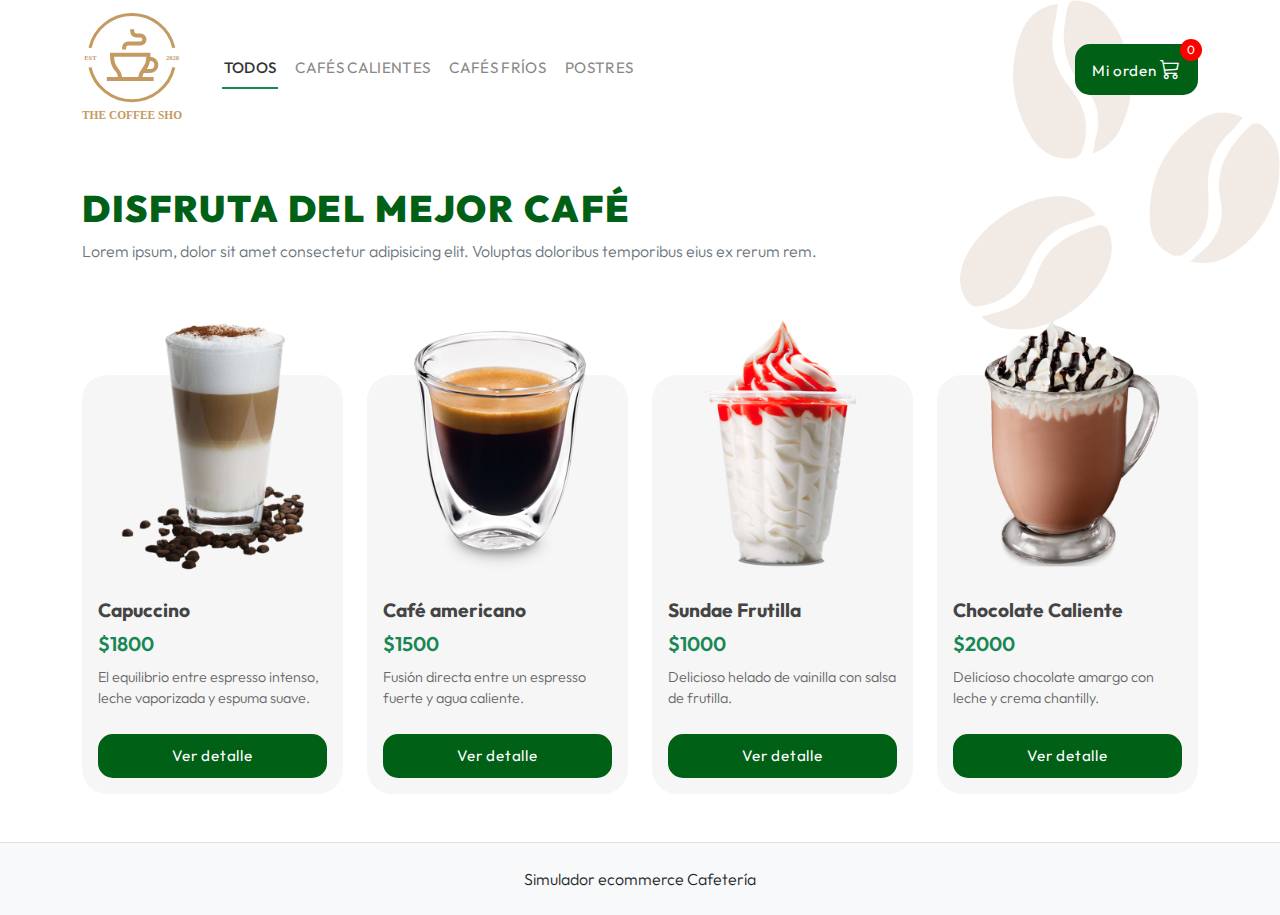
==== index.html @ d469652d "commit inicial" ====
<!DOCTYPE html>
<html lang="es">
<head>
    <meta charset="UTF-8">
    <meta name="viewport" content="width=device-width, initial-scale=1.0">
    <link rel="shotcut icon" href="./img/favicon.ico">
    <title>Coffe Shop</title>

    <!-- Bootstrap -->
    <link href="https://cdn.jsdelivr.net/npm/bootstrap@5.3.3/dist/css/bootstrap.min.css" rel="stylesheet" integrity="sha384-QWTKZyjpPEjISv5WaRU9OFeRpok6YctnYmDr5pNlyT2bRjXh0JMhjY6hW+ALEwIH" crossorigin="anonymous">
    <!-- CSS -->
    <link rel="stylesheet" href="./css/style.css">
</head>
<body>
    <nav class="navbar navbar-expand-lg" id="navbar">
        <div class="container">
            <a class="navbar-brand" href="#">
                <img src="./img/logo.svg" width="100" class="img-fluid me-3" alt="logo">
            </a>
            
            <div class="offcanvas offcanvas-end" tabindex="-1" id="offcanvasNavbar" aria-labelledby="offcanvasNavbarLabel">
                <div class="offcanvas-header align-items-start">
                    <img src="./img/logo.svg" width="100" class="img-fluid me-3" alt="logo">
                    <button type="button" class="btn-close" data-bs-dismiss="offcanvas" aria-label="Close"></button>
                </div>
                <div class="offcanvas-body">
                    <ul class="navbar-nav text-uppercase justify-content-start flex-grow-1">
                        <li class="nav-item">
                            <a class="nav-link active" aria-current="page" href="#">Todos</a>
                        </li>
                        <li class="nav-item">
                            <a class="nav-link" href="#">Cafés calientes</a>
                        </li>
                        <li class="nav-item">
                            <a class="nav-link" href="#">Cafés fríos</a>
                        </li>
                        <li class="nav-item">
                            <a class="nav-link" href="#">Postres</a>
                        </li>
                    </ul>
                </div>
            </div>

            <div class="ms-auto">
                <a href="./carro.html" class="btn btn-color btn-carro">
                    Mi orden <i class="bi bi-cart3 fs-5"></i>
                    <span id="totalItems">0</span>
                </a>
            </div>

            <!-- Toggle -->
            <button class="navbar-toggler ms-3" type="button" data-bs-toggle="offcanvas" data-bs-target="#offcanvasNavbar" aria-controls="offcanvasNavbar" aria-label="Toggle navigation">
                <span class="navbar-toggler-icon"></span>
            </button>
        </div>
    </nav>

    <main class="container my-5">
        <h1 class="titulo">Disfruta del mejor Café</h1>
        <p class="text-secondary fw-light mb-5">Lorem ipsum, dolor sit amet consectetur adipisicing elit. Voluptas doloribus temporibus eius ex rerum rem.</p>

        <div class="row productos g-4" id="productos"></div>
    </main>


    <footer class="container-fluid bg-light border-top py-4">
        <p class="mb-0 text-center fw-light">Simulador ecommerce Cafetería</p>
    </footer>


    <!-- Bootstrap -->
    <script src="https://cdn.jsdelivr.net/npm/bootstrap@5.3.3/dist/js/bootstrap.bundle.min.js" integrity="sha384-YvpcrYf0tY3lHB60NNkmXc5s9fDVZLESaAA55NDzOxhy9GkcIdslK1eN7N6jIeHz" crossorigin="anonymous"></script>
    <!-- MAIN JS -->
    <script src="js/functions.js"></script>
    <script src="js/productos.js"></script>
    <script src="js/main.js"></script>
</body>
</html>
---- css/style.css ----
/* Fuentes */
@import url('https://fonts.googleapis.com/css2?family=Outfit:wght@100..900&display=swap');

/* Iconos bootstrap */
@import url("https://cdn.jsdelivr.net/npm/bootstrap-icons@1.11.3/font/bootstrap-icons.min.css");

:root{
    --cafe:#591202;
    --cafe-claro:#733B27;
    --crema:#F2E8DF;
    --verde-oscuro: #006016;
    --verde-claro: #198754;
}

body{
    font-family: "Outfit", sans-serif;
    background-image: url(../img/granos-cafe.png);
    background-repeat: no-repeat;
    background-position: top right;
}
h1,h2,h3,h4,h5,h6{
    font-weight: 700;
}
.titulo{
    font-size: 2.3rem;
    text-transform: uppercase;
    font-weight: 900;
    letter-spacing: .05em;
    color: var(--verde-oscuro);
}
.text-verde{
    color: var(--verde-claro)!important;
}
#navbar .nav-item .nav-link{
    color: #888;
    font-size: .95rem;
    letter-spacing: .02rem;
    font-weight: 400;
    padding: 7px .1rem;
    border-bottom: 2px solid transparent;
}
#navbar .nav-item .nav-link.active,
#navbar .nav-item .nav-link:hover{
    color: #333;
    border-bottom: 2px solid var(--verde-claro);
    font-weight: 500;
}
.btn{
    /* text-transform: uppercase; */
    font-size: .95rem;
    border-radius: 15px;
}
.btn-color{
    padding: .6rem 1rem;
    letter-spacing: .05rem;
    background-color: var(--verde-oscuro);
    color: #fff;
}
.btn-color:is(:hover,:focus,:active){
    background-color: var(--verde-claro);
    color: #fff;
}
.btn-outline-color{
    padding: .6rem 1rem;
    letter-spacing: .05rem;
    border-color: var(--verde-oscuro);
    color: var(--verde-oscuro);
}
.btn-outline-color:is(:hover,:focus,:active){
    background-color: var(--verde-oscuro);
    color: #fff;
}
.btn-carro{
    position: relative;
}
.btn-carro span{
    position: absolute;
    top: -6px;
    right: -5px;
    background-color: red;
    height: 22px;
    width: 22px;
    border-radius: 50%;
    font-size: 12px;
    display: flex;
    flex-direction: column;
    align-items: center;
    justify-content: center;
    color: #fff;
}
.productos .card{
    margin-top: 4rem;
    background-color: #f6f6f6;
    border-radius: 25px;
    border: none;
    transition: all .3s ease-in-out;
}
.productos .card:hover{
    /* background-color: rgba(196, 154, 98, 0.173); */
    background-color: var(--crema);
    box-shadow: 0 5px 20px rgba(0, 0, 0, .1);
}
.productos .card img{
    margin-top: -4rem;
    aspect-ratio: 1;
    object-fit: contain;
}
.productos .card .card-body .titulo-producto{
    font-size: 1.2rem;
    font-weight: 700;
    color: #444;
}
.productos .card .card-body .precio{
    font-size: 1.25rem;
    font-weight: 600;
    color: var(--verde-claro);
    margin-bottom: .5rem;
}
.productos .card .card-body .breve{
    font-size: .9rem;
    font-weight: 300;
    color: #666;
    margin: 0;
}
.productos .card .card-footer{
    border: none;
    background-color: transparent;
    padding-bottom: 1rem;
}

.detalle-titulo{
    /* font-size: 2.8rem; */
    /* line-height: 2.8rem; */
    font-weight: 800;
    color: #333;
    margin-bottom: 1.5rem;
}
.detalle-precio{
    font-size: 2rem;
    line-height: 2rem;
    color: var(--verde-claro);
    font-weight: 600;
    margin-bottom: 1.5rem;
}
.detalle-descripcion{
    font-weight: 300;
    color: #666;
    margin-bottom: 1.5rem;
}
.imagen-producto{
    background-color: var(--verde-claro);
    text-align: center;
    aspect-ratio: 1;
    width: 90%;
    border-radius: 50%;
    padding: 1rem;
    display: flex;
    flex-direction: column;
    align-items: center;
    justify-content: center;
    margin: 0 auto;
}
.imagen-producto img{
    width: 90%;
    aspect-ratio: 1;
    object-fit: contain;
}

.table-carro figure{
   background-color: #f1f1f1;
   border-radius: .8rem;
   padding: 1rem;
   margin: 0; 
}
.table-carro .nombre{
    font-weight: 700;
    font-size: 1.2rem;
    margin-bottom: .2rem;
    color: #333;
}
.table-carro .info{
    font-size: .9rem;
    font-weight: 300;
    color: #888;
    margin-bottom: .4rem;
}
.table-carro .precio{
    font-weight: 600;
    margin-bottom: 0;
    color: #333;
}
.table-carro .form-label{
    color: #666;
    
}
.resumen-pedido .table tr th,
.resumen-pedido .table tr td{
    background-color: transparent;
}

@media screen and (min-width:0px) {
    body{
        background-size: 65%;
    }
    .detalle-titulo{
        font-size: 2rem;
        line-height: 2rem;
    }
    #navbar .nav-item{
        margin:0 .5rem .5rem;
    }
}
@media screen and (min-width:576px) {
    body{
        background-size: 50%;
    }
    
}
@media screen and (min-width:768px) {
    .detalle-titulo{
        font-size: 2.8rem;
        line-height: 2.8rem;
    }
}
@media screen and (min-width:992px) {
    body{
        background-size: 25%;
    }
    #navbar .nav-item{
        margin:0 .5rem;
    }
}
@media screen and (min-width:1200px) {
    
}
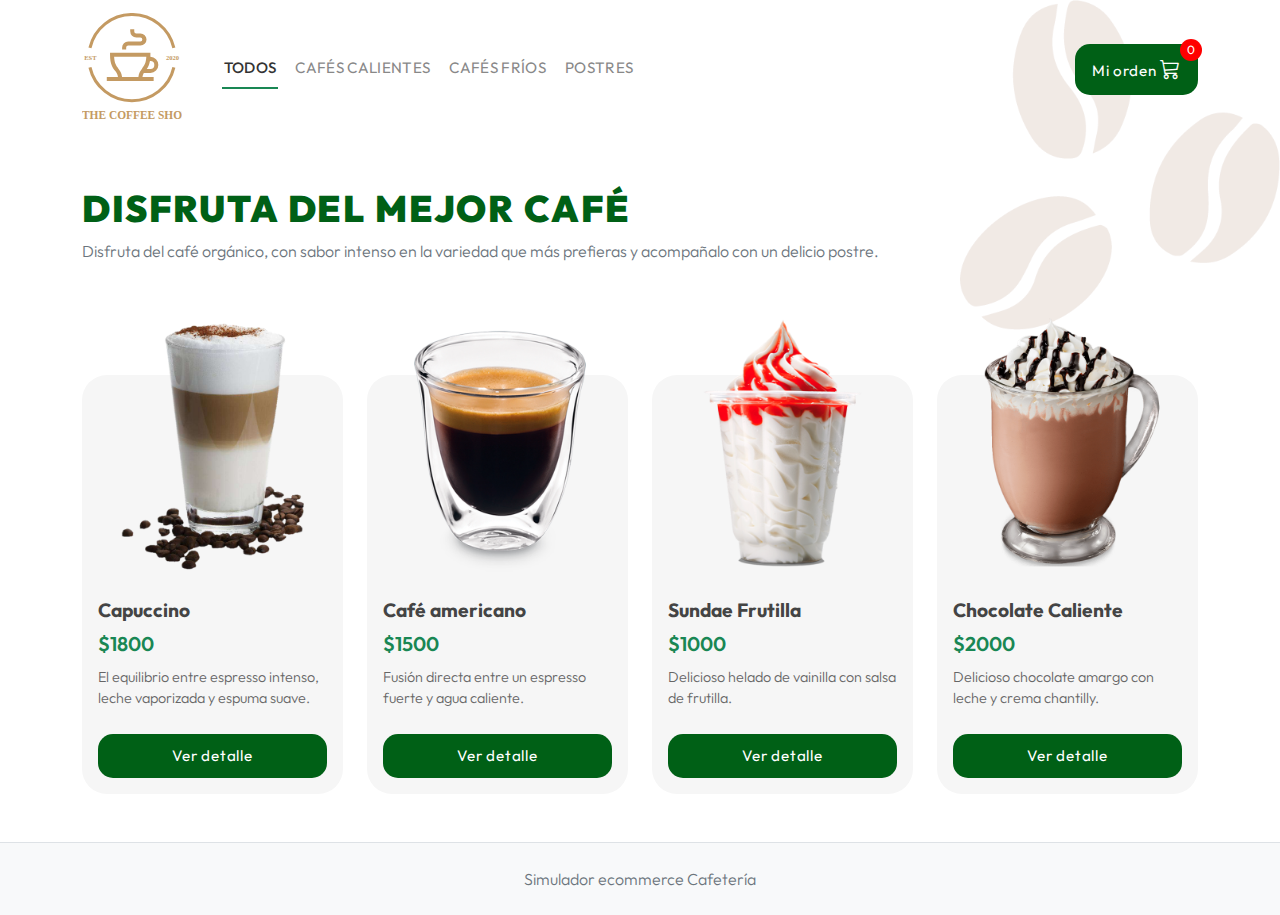
==== commit 60a09fd8: "Ajustes de estilos carro, función vaciar carro y optimización de algunas funciones" ====
--- a/index.html
+++ b/index.html
@@ -57,14 +57,14 @@
 
     <main class="container my-5">
         <h1 class="titulo">Disfruta del mejor Café</h1>
-        <p class="text-secondary fw-light mb-5">Lorem ipsum, dolor sit amet consectetur adipisicing elit. Voluptas doloribus temporibus eius ex rerum rem.</p>
+        <p class="text-secondary fw-light mb-5">Disfruta del café orgánico, con sabor intenso en la variedad que más prefieras y acompañalo con un delicio postre.</p>
 
         <div class="row productos g-4" id="productos"></div>
     </main>
 
 
     <footer class="container-fluid bg-light border-top py-4">
-        <p class="mb-0 text-center fw-light">Simulador ecommerce Cafetería</p>
+        <p class="mb-0 text-center fw-light text-secondary">Simulador ecommerce Cafetería</p>
     </footer>
 
 
--- a/css/style.css
+++ b/css/style.css
@@ -172,6 +172,9 @@
    padding: 1rem;
    margin: 0; 
 }
+.table-carro figure img{
+   min-width: 50px;
+}
 .table-carro .nombre{
     font-weight: 700;
     font-size: 1.2rem;
@@ -193,6 +196,18 @@
     color: #666;
     
 }
+.table-carro tr td:nth-child(2){
+    min-width: 160px;
+}
+.table-carro tr td:nth-child(3){
+    min-width: 100px;
+}
+.table-carro tr td:nth-child(4){
+    min-width: 100px;
+}
+.table-carro tr td:nth-child(5){
+    min-width: 120px;
+}
 .resumen-pedido .table tr th,
 .resumen-pedido .table tr td{
     background-color: transparent;
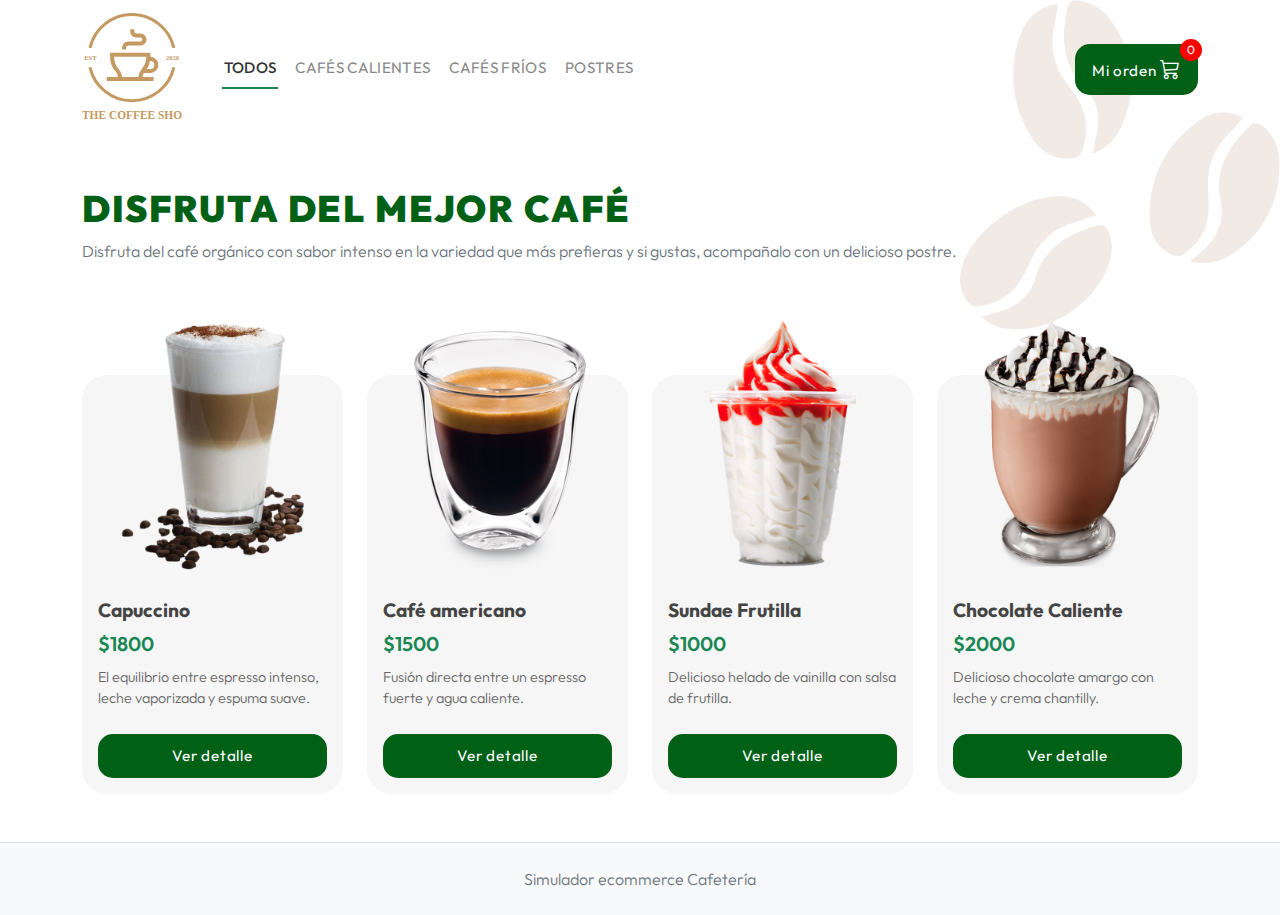
==== commit 4a8e2764: "Correcciones y últimos ajustes" ====
--- a/index.html
+++ b/index.html
@@ -57,7 +57,7 @@
 
     <main class="container my-5">
         <h1 class="titulo">Disfruta del mejor Café</h1>
-        <p class="text-secondary fw-light mb-5">Disfruta del café orgánico, con sabor intenso en la variedad que más prefieras y acompañalo con un delicio postre.</p>
+        <p class="text-secondary fw-light mb-5">Disfruta del café orgánico con sabor intenso en la variedad que más prefieras y si gustas, acompañalo con un delicioso postre.</p>
 
         <div class="row productos g-4" id="productos"></div>
     </main>
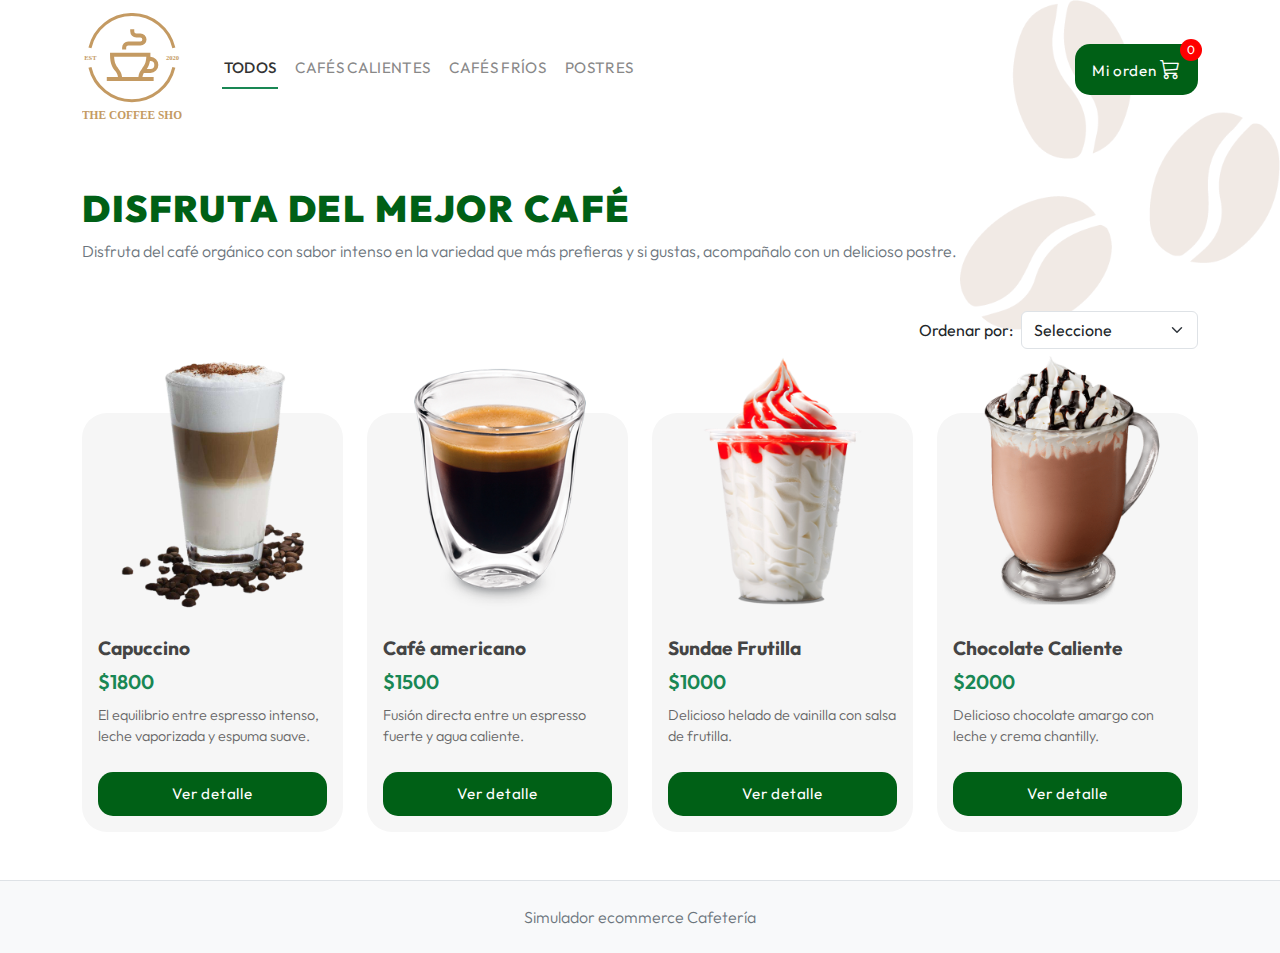
==== commit 6f784aa7: "se aplica json en producto, se corrigen errores de funciones debido al json y se agrega filtrado por" ====
--- a/index.html
+++ b/index.html
@@ -26,16 +26,16 @@
                 <div class="offcanvas-body">
                     <ul class="navbar-nav text-uppercase justify-content-start flex-grow-1">
                         <li class="nav-item">
-                            <a class="nav-link active" aria-current="page" href="#">Todos</a>
+                            <a class="nav-link" href="./index.html" onclick="filtrarYRenderizarProductos('Todos')">Todos</a>
                         </li>
                         <li class="nav-item">
-                            <a class="nav-link" href="#">Cafés calientes</a>
+                            <a class="nav-link" href="./index.html" onclick="filtrarYRenderizarProductos('Cafés calientes')">Cafés calientes</a>
                         </li>
                         <li class="nav-item">
-                            <a class="nav-link" href="#">Cafés fríos</a>
+                            <a class="nav-link" href="./index.html" onclick="filtrarYRenderizarProductos('Cafés fríos')">Cafés fríos</a>
                         </li>
                         <li class="nav-item">
-                            <a class="nav-link" href="#">Postres</a>
+                            <a class="nav-link" href="./index.html" onclick="filtrarYRenderizarProductos('Postres')">Postres</a>
                         </li>
                     </ul>
                 </div>
@@ -59,6 +59,19 @@
         <h1 class="titulo">Disfruta del mejor Café</h1>
         <p class="text-secondary fw-light mb-5">Disfruta del café orgánico con sabor intenso en la variedad que más prefieras y si gustas, acompañalo con un delicioso postre.</p>
 
+        <div class="col-md-6 col-lg-3 ms-auto">
+            <div class="row gx-2 align-items-center">
+                <label class="col-auto mb-0">Ordenar por:</label>
+                <div class="col">
+                    <select name="orderby" id="orderby" class="form-select">
+                        <option value="" selected disabled>Seleccione
+                        </option>
+                        <option value="menorPrecio">Menor Precio</option>
+                        <option value="mayorPrecio">Mayor Precio</option>
+                    </select>
+                </div>
+            </div>
+        </div>
         <div class="row productos g-4" id="productos"></div>
     </main>
 
@@ -71,8 +84,7 @@
     <!-- Bootstrap -->
     <script src="https://cdn.jsdelivr.net/npm/bootstrap@5.3.3/dist/js/bootstrap.bundle.min.js" integrity="sha384-YvpcrYf0tY3lHB60NNkmXc5s9fDVZLESaAA55NDzOxhy9GkcIdslK1eN7N6jIeHz" crossorigin="anonymous"></script>
     <!-- MAIN JS -->
-    <script src="js/functions.js"></script>
-    <script src="js/productos.js"></script>
-    <script src="js/main.js"></script>
+    <script src="./js/functions.js"></script>
+    <script src="./js/main.js"></script>
 </body>
 </html>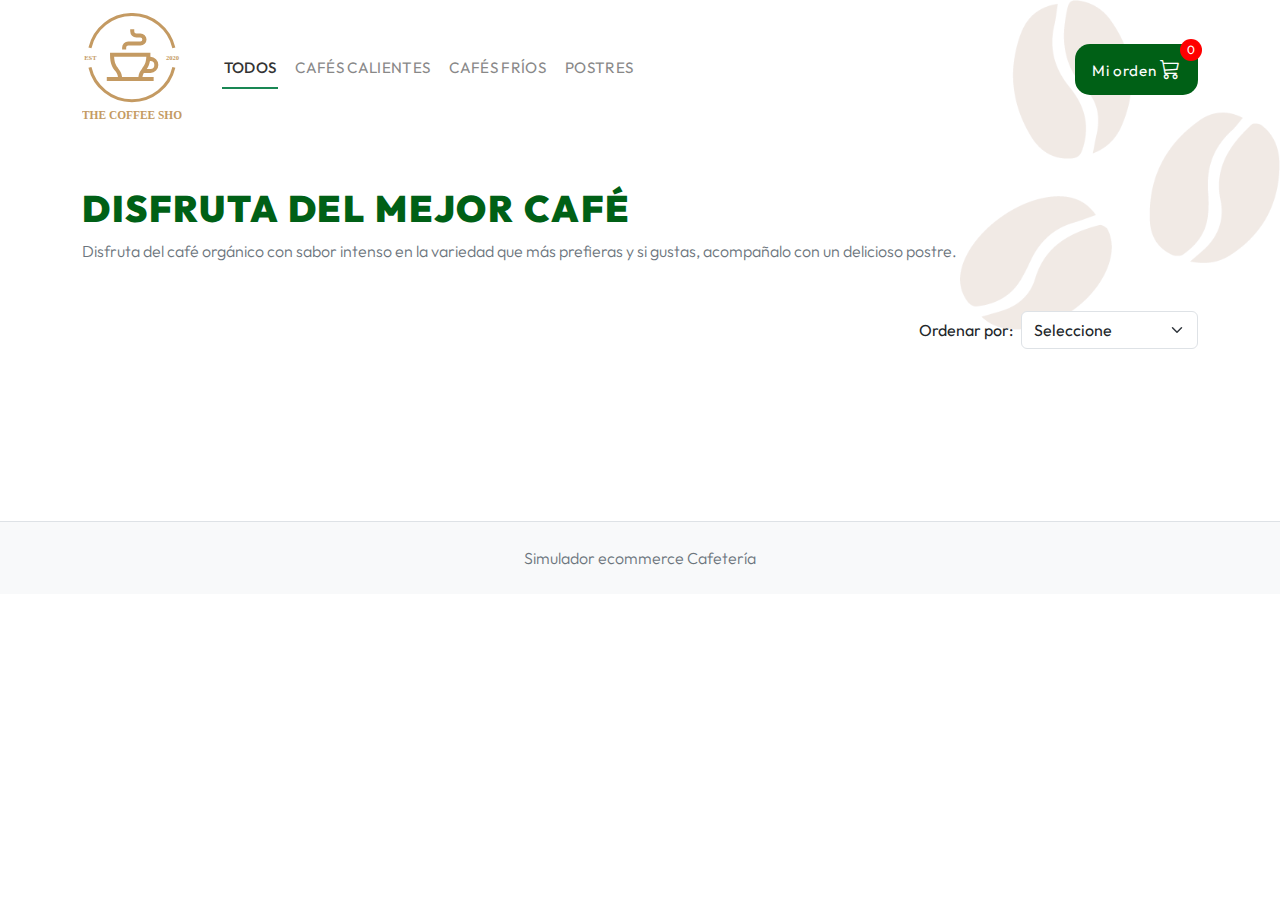
==== commit b390836e: "filtrado y render de productos (funcional)" ====
--- a/index.html
+++ b/index.html
@@ -26,16 +26,16 @@
                 <div class="offcanvas-body">
                     <ul class="navbar-nav text-uppercase justify-content-start flex-grow-1">
                         <li class="nav-item">
-                            <a class="nav-link" href="./index.html" onclick="filtrarYRenderizarProductos('Todos')">Todos</a>
+                            <a class="nav-link active" href="#" onclick="filtroCategorias()">Todos</a>
                         </li>
                         <li class="nav-item">
-                            <a class="nav-link" href="./index.html" onclick="filtrarYRenderizarProductos('Cafés calientes')">Cafés calientes</a>
+                            <a class="nav-link" href="#" onclick="filtroCategorias('Cafés calientes')">Cafés calientes</a>
                         </li>
                         <li class="nav-item">
-                            <a class="nav-link" href="./index.html" onclick="filtrarYRenderizarProductos('Cafés fríos')">Cafés fríos</a>
+                            <a class="nav-link" href="#" onclick="filtroCategorias('Cafés fríos')">Cafés fríos</a>
                         </li>
                         <li class="nav-item">
-                            <a class="nav-link" href="./index.html" onclick="filtrarYRenderizarProductos('Postres')">Postres</a>
+                            <a class="nav-link" href="#" onclick="filtroCategorias('Postres')">Postres</a>
                         </li>
                     </ul>
                 </div>
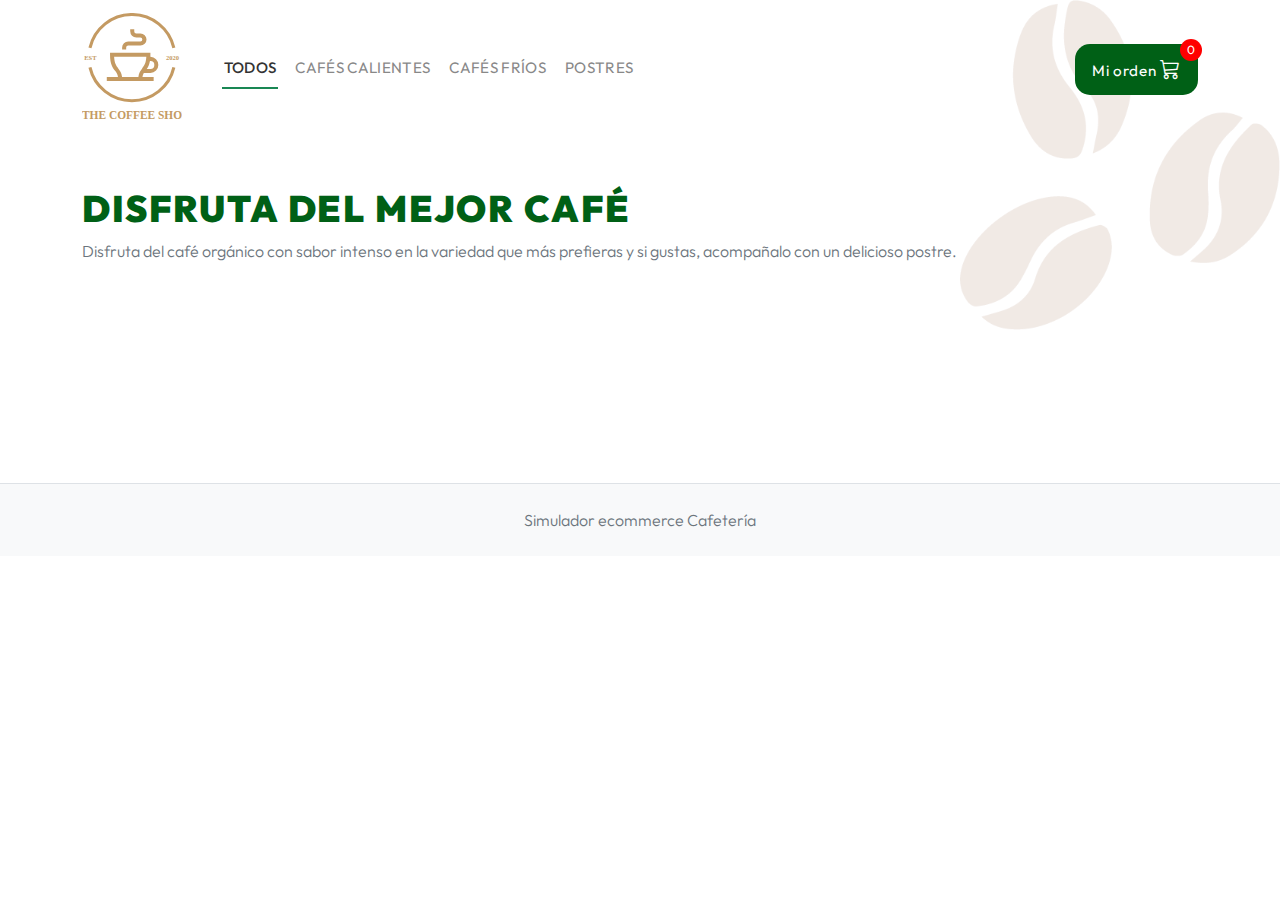
==== commit 79894ae0: "clase active en link seleccionado para filtrar" ====
--- a/index.html
+++ b/index.html
@@ -59,7 +59,7 @@
         <h1 class="titulo">Disfruta del mejor Café</h1>
         <p class="text-secondary fw-light mb-5">Disfruta del café orgánico con sabor intenso en la variedad que más prefieras y si gustas, acompañalo con un delicioso postre.</p>
 
-        <div class="col-md-6 col-lg-3 ms-auto">
+        <!-- <div class="col-md-6 col-lg-3 ms-auto">
             <div class="row gx-2 align-items-center">
                 <label class="col-auto mb-0">Ordenar por:</label>
                 <div class="col">
@@ -71,7 +71,7 @@
                     </select>
                 </div>
             </div>
-        </div>
+        </div> -->
         <div class="row productos g-4" id="productos"></div>
     </main>
 
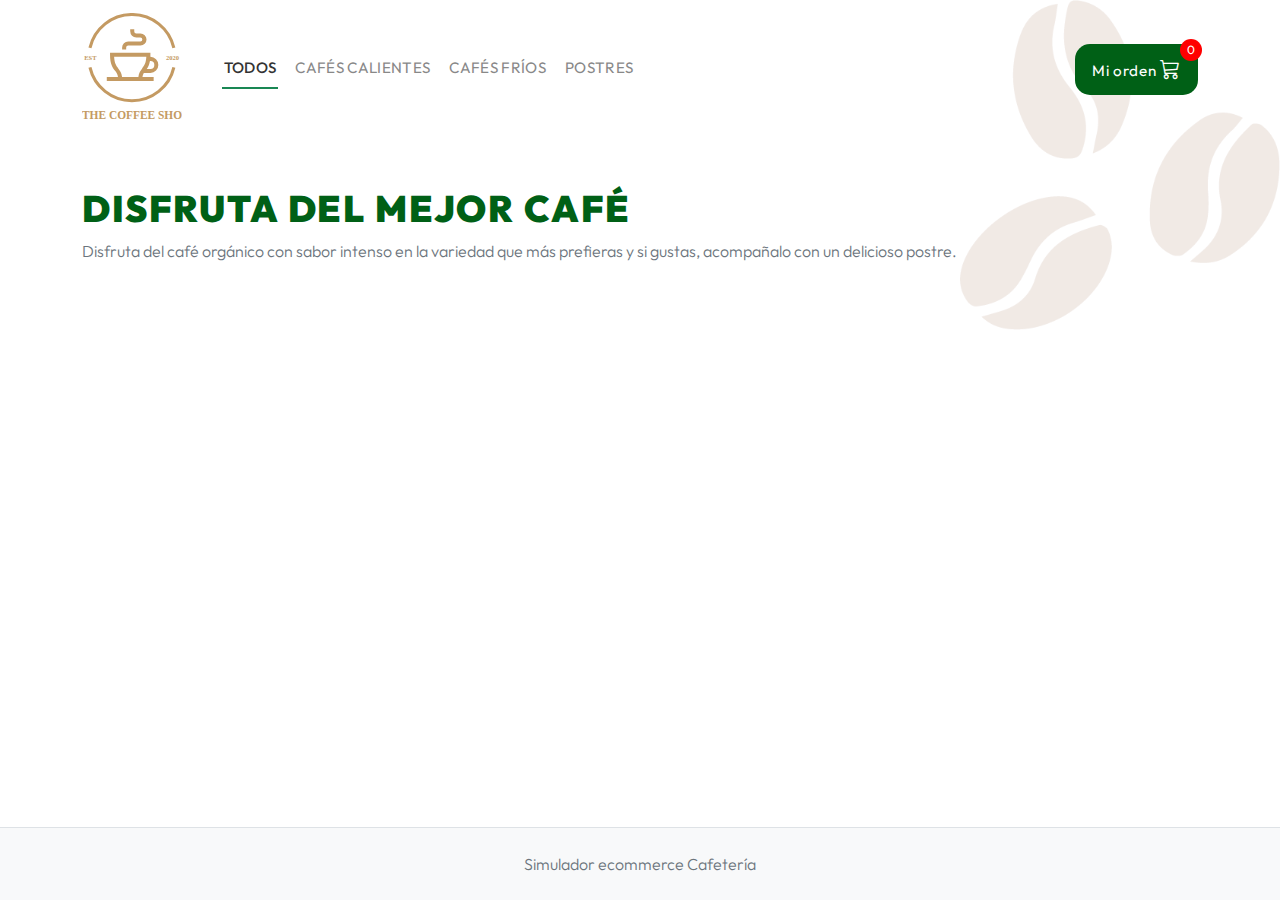
==== commit 30a04e5d: "Sweet Alert, correcciones en filtro productos, spinner en funciones del carro, función para estado d" ====
--- a/index.html
+++ b/index.html
@@ -26,7 +26,7 @@
                 <div class="offcanvas-body">
                     <ul class="navbar-nav text-uppercase justify-content-start flex-grow-1">
                         <li class="nav-item">
-                            <a class="nav-link active" href="#" onclick="filtroCategorias()">Todos</a>
+                            <a class="nav-link" href="#" onclick="filtroCategorias()">Todos</a>
                         </li>
                         <li class="nav-item">
                             <a class="nav-link" href="#" onclick="filtroCategorias('Cafés calientes')">Cafés calientes</a>
@@ -59,27 +59,12 @@
         <h1 class="titulo">Disfruta del mejor Café</h1>
         <p class="text-secondary fw-light mb-5">Disfruta del café orgánico con sabor intenso en la variedad que más prefieras y si gustas, acompañalo con un delicioso postre.</p>
 
-        <!-- <div class="col-md-6 col-lg-3 ms-auto">
-            <div class="row gx-2 align-items-center">
-                <label class="col-auto mb-0">Ordenar por:</label>
-                <div class="col">
-                    <select name="orderby" id="orderby" class="form-select">
-                        <option value="" selected disabled>Seleccione
-                        </option>
-                        <option value="menorPrecio">Menor Precio</option>
-                        <option value="mayorPrecio">Mayor Precio</option>
-                    </select>
-                </div>
-            </div>
-        </div> -->
         <div class="row productos g-4" id="productos"></div>
     </main>
-
 
     <footer class="container-fluid bg-light border-top py-4">
         <p class="mb-0 text-center fw-light text-secondary">Simulador ecommerce Cafetería</p>
     </footer>
-
 
     <!-- Bootstrap -->
     <script src="https://cdn.jsdelivr.net/npm/bootstrap@5.3.3/dist/js/bootstrap.bundle.min.js" integrity="sha384-YvpcrYf0tY3lHB60NNkmXc5s9fDVZLESaAA55NDzOxhy9GkcIdslK1eN7N6jIeHz" crossorigin="anonymous"></script>
--- a/css/style.css
+++ b/css/style.css
@@ -17,6 +17,12 @@
     background-image: url(../img/granos-cafe.png);
     background-repeat: no-repeat;
     background-position: top right;
+    display: flex;
+    flex-direction: column;
+    min-height: 100vh;
+}
+body > main{
+    flex-grow: 1;
 }
 h1,h2,h3,h4,h5,h6{
     font-weight: 700;
